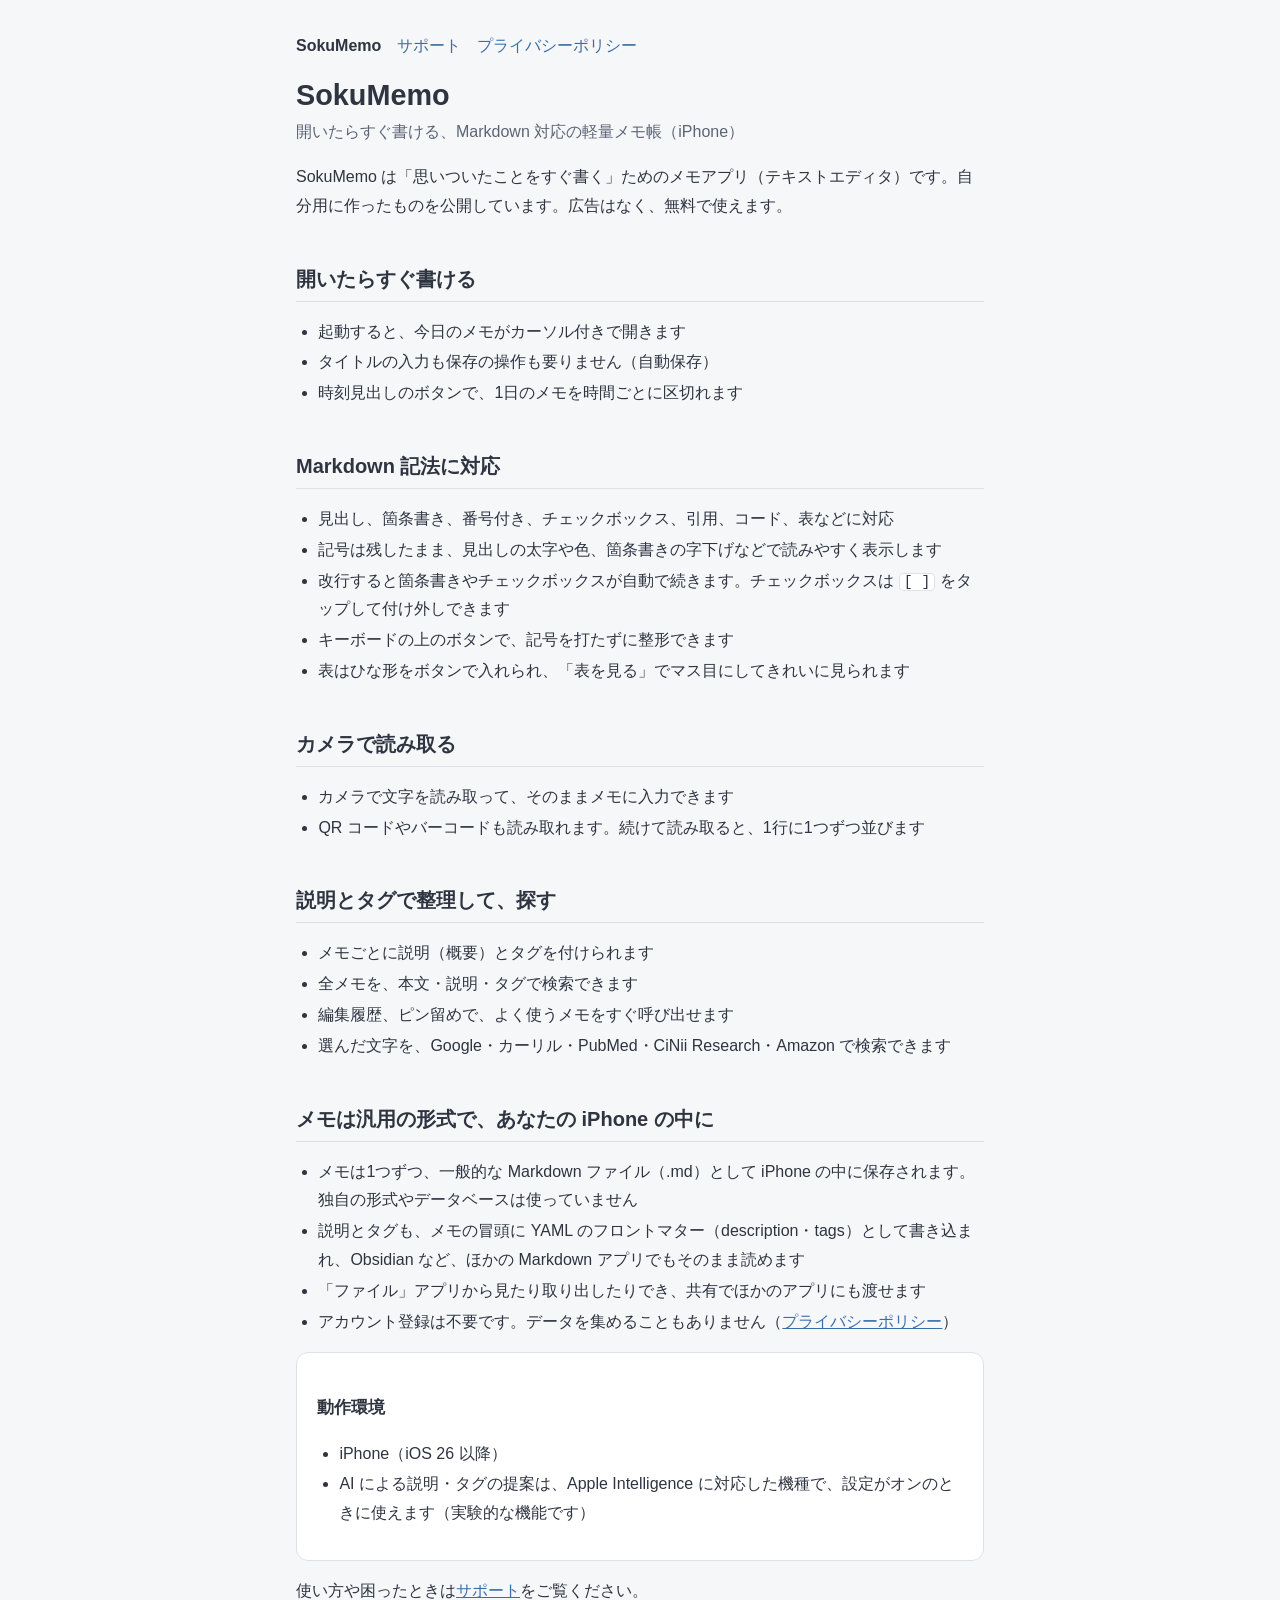
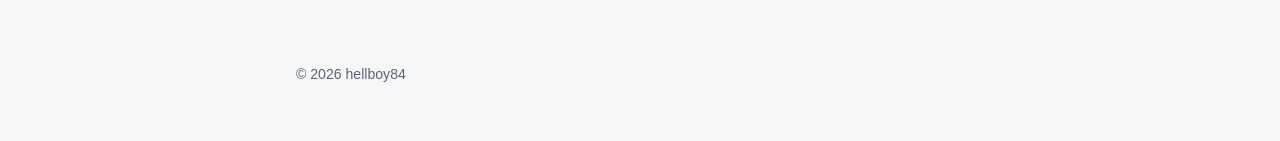
==== index.html @ d33f6d9a "Add the SokuMemo intro, support, and privacy policy pages Co-Authored-By: Claude Opus 5.5 <noreply@a" ====
<!doctype html>
<html lang="ja">
<head>
  <meta charset="utf-8">
  <meta name="viewport" content="width=device-width, initial-scale=1">
  <title>SokuMemo</title>
  <meta name="description" content="SokuMemo は、開いたらすぐ書ける Markdown 対応のメモアプリ（iPhone）です。">
  <link rel="stylesheet" href="style.css">
</head>
<body>
  <header>
    <nav>
      <a href="index.html" aria-current="page">SokuMemo</a>
      <a href="support.html">サポート</a>
      <a href="privacy.html">プライバシーポリシー</a>
    </nav>
    <h1>SokuMemo</h1>
    <p class="lead">開いたらすぐ書ける、Markdown 対応の軽量メモ帳（iPhone）</p>
  </header>

  <main>
    <p>SokuMemo は「思いついたことをすぐ書く」ためのメモアプリ（テキストエディタ）です。自分用に作ったものを公開しています。広告はなく、無料で使えます。</p>
    <!-- App Store で公開したら、ここに App Store へのリンクを置く -->

    <h2>開いたらすぐ書ける</h2>
    <ul>
      <li>起動すると、今日のメモがカーソル付きで開きます</li>
      <li>タイトルの入力も保存の操作も要りません（自動保存）</li>
      <li>時刻見出しのボタンで、1日のメモを時間ごとに区切れます</li>
    </ul>

    <h2>Markdown 記法に対応</h2>
    <ul>
      <li>見出し、箇条書き、番号付き、チェックボックス、引用、コード、表などに対応</li>
      <li>記号は残したまま、見出しの太字や色、箇条書きの字下げなどで読みやすく表示します</li>
      <li>改行すると箇条書きやチェックボックスが自動で続きます。チェックボックスは <code>[ ]</code> をタップして付け外しできます</li>
      <li>キーボードの上のボタンで、記号を打たずに整形できます</li>
      <li>表はひな形をボタンで入れられ、「表を見る」でマス目にしてきれいに見られます</li>
    </ul>

    <h2>カメラで読み取る</h2>
    <ul>
      <li>カメラで文字を読み取って、そのままメモに入力できます</li>
      <li>QR コードやバーコードも読み取れます。続けて読み取ると、1行に1つずつ並びます</li>
    </ul>

    <h2>説明とタグで整理して、探す</h2>
    <ul>
      <li>メモごとに説明（概要）とタグを付けられます</li>
      <li>全メモを、本文・説明・タグで検索できます</li>
      <li>編集履歴、ピン留めで、よく使うメモをすぐ呼び出せます</li>
      <li>選んだ文字を、Google・カーリル・PubMed・CiNii Research・Amazon で検索できます</li>
    </ul>

    <h2>メモは汎用の形式で、あなたの iPhone の中に</h2>
    <ul>
      <li>メモは1つずつ、一般的な Markdown ファイル（.md）として iPhone の中に保存されます。独自の形式やデータベースは使っていません</li>
      <li>説明とタグも、メモの冒頭に YAML のフロントマター（description・tags）として書き込まれ、Obsidian など、ほかの Markdown アプリでもそのまま読めます</li>
      <li>「ファイル」アプリから見たり取り出したりでき、共有でほかのアプリにも渡せます</li>
      <li>アカウント登録は不要です。データを集めることもありません（<a href="privacy.html">プライバシーポリシー</a>）</li>
    </ul>

    <div class="card">
      <h3>動作環境</h3>
      <ul>
        <li>iPhone（iOS 26 以降）</li>
        <li>AI による説明・タグの提案は、Apple Intelligence に対応した機種で、設定がオンのときに使えます（実験的な機能です）</li>
      </ul>
    </div>

    <p>使い方や困ったときは<a href="support.html">サポート</a>をご覧ください。</p>
  </main>

  <footer>
    <p>© 2026 hellboy84</p>
  </footer>
</body>
</html>
---- style.css ----
:root {
  --bg: #f6f7f9;
  --surface: #ffffff;
  --text: #2e3440;
  --muted: #5b6475;
  --accent: #3b6ea8;
  --border: #dde1e8;
}

@media (prefers-color-scheme: dark) {
  :root {
    --bg: #2e3440;
    --surface: #3b4252;
    --text: #dee2e9;
    --muted: #abb3c1;
    --accent: #95b4d4;
    --border: #4c566a;
  }
}

* { box-sizing: border-box; }

body {
  margin: 0;
  background: var(--bg);
  color: var(--text);
  font-family: -apple-system, BlinkMacSystemFont, "Hiragino Sans", "Hiragino Kaku Gothic ProN", "Noto Sans JP", sans-serif;
  line-height: 1.8;
}

header, main, footer {
  max-width: 720px;
  margin: 0 auto;
  padding: 0 16px;
}

header { padding-top: 32px; }

nav {
  display: flex;
  flex-wrap: wrap;
  gap: 4px 16px;
  margin-bottom: 8px;
}

nav a { color: var(--accent); text-decoration: none; }
nav a[aria-current="page"] { color: var(--text); font-weight: 600; }

h1 { font-size: 1.8rem; line-height: 1.3; margin: 16px 0 4px; }
h2 { font-size: 1.25rem; margin: 40px 0 8px; padding-bottom: 4px; border-bottom: 1px solid var(--border); }
h3 { font-size: 1.05rem; margin: 24px 0 4px; }

.lead { color: var(--muted); margin-top: 0; }

a { color: var(--accent); }

ul { padding-left: 1.4em; }
li { margin: 2px 0; }

.card {
  background: var(--surface);
  border: 1px solid var(--border);
  border-radius: 12px;
  padding: 16px 20px;
  margin: 16px 0;
}

.note { color: var(--muted); font-size: 0.92rem; }

code {
  font-family: ui-monospace, SFMono-Regular, Menlo, monospace;
  font-size: 0.92em;
  background: var(--surface);
  border: 1px solid var(--border);
  border-radius: 4px;
  padding: 0 4px;
}

footer {
  margin-top: 56px;
  padding-bottom: 40px;
  color: var(--muted);
  font-size: 0.88rem;
}
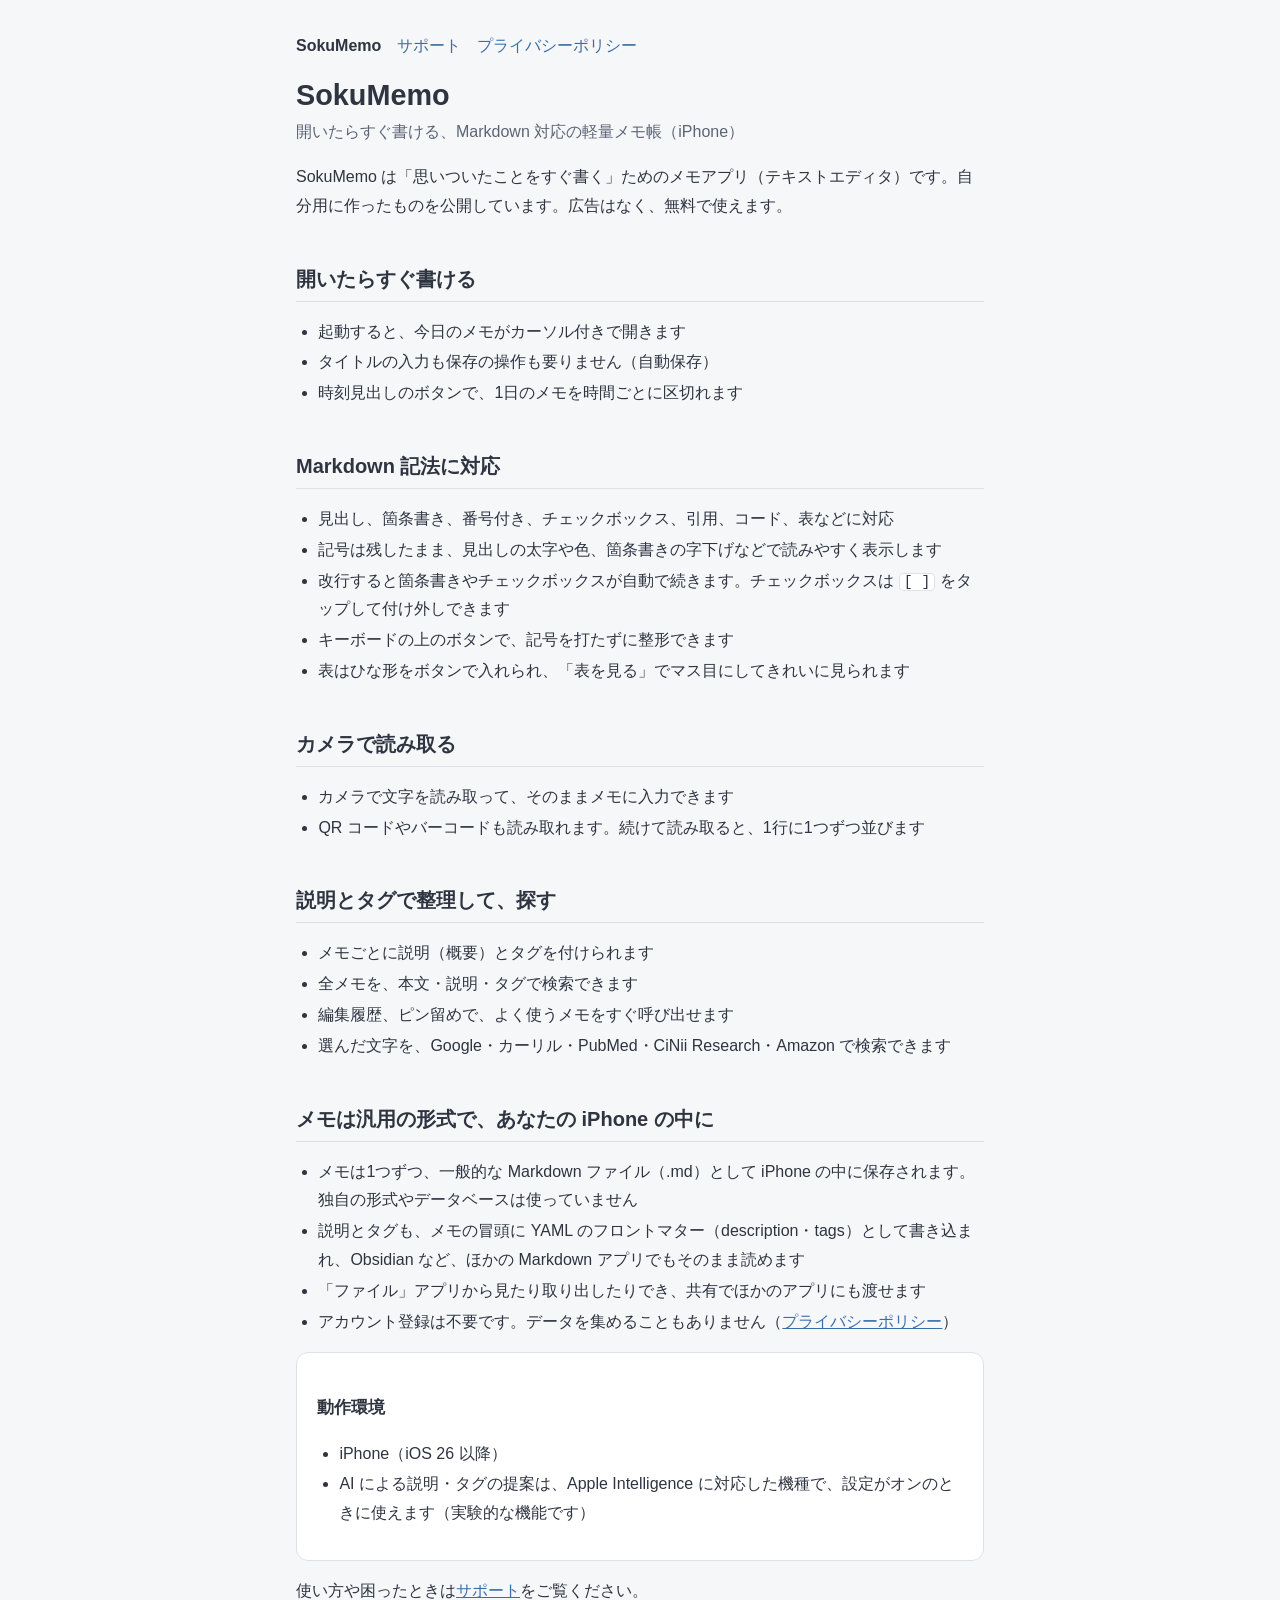
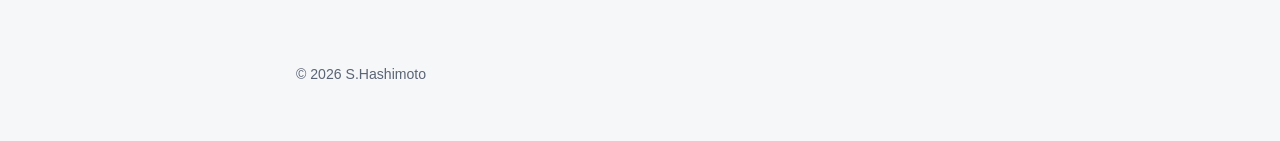
==== commit 86b7aafa: "Show the developer as S.Hashimoto Co-Authored-By: Claude Opus 5.5 <noreply@anthropic.com>" ====
--- a/index.html
+++ b/index.html
@@ -72,7 +72,7 @@
   </main>
 
   <footer>
-    <p>© 2026 hellboy84</p>
+    <p>© 2026 S.Hashimoto</p>
   </footer>
 </body>
 </html>
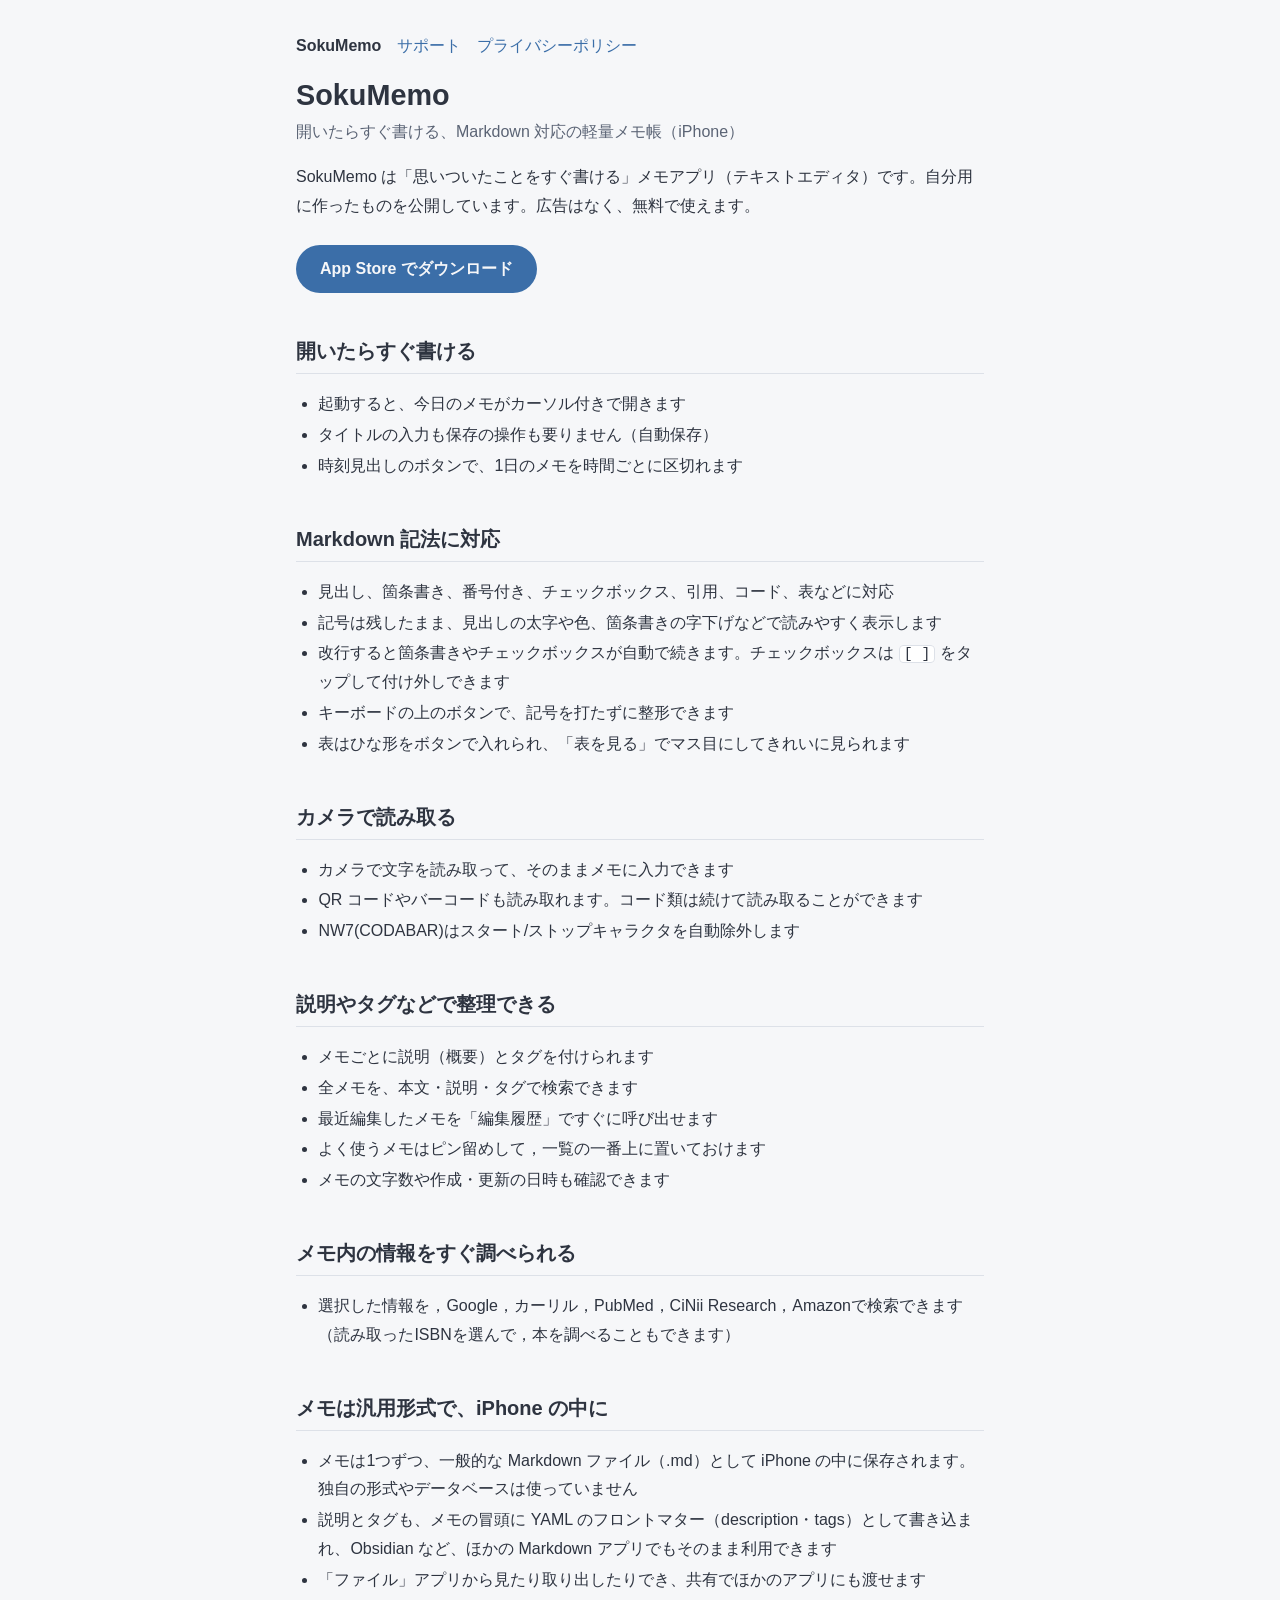
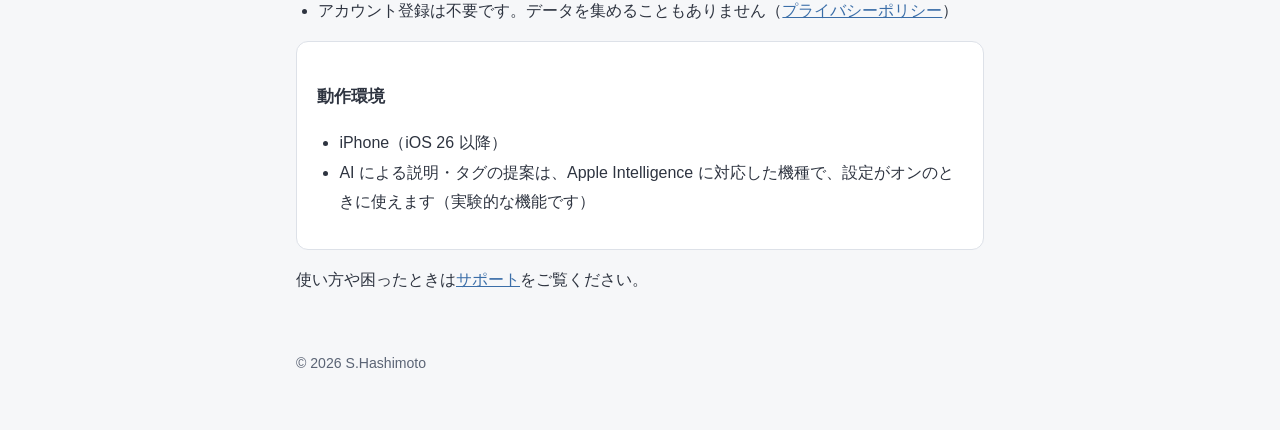
==== commit 996a9c31: "Update App Store download information Co-authored-by: Copilot <223556219+Copilot@users.noreply.githu" ====
--- a/index.html
+++ b/index.html
@@ -19,8 +19,8 @@
   </header>
 
   <main>
-    <p>SokuMemo は「思いついたことをすぐ書く」ためのメモアプリ（テキストエディタ）です。自分用に作ったものを公開しています。広告はなく、無料で使えます。</p>
-    <!-- App Store で公開したら、ここに App Store へのリンクを置く -->
+    <p>SokuMemo は「思いついたことをすぐ書ける」メモアプリ（テキストエディタ）です。自分用に作ったものを公開しています。広告はなく、無料で使えます。</p>
+    <p class="store"><a class="button" href="https://apps.apple.com/jp/app/id6818786532">App Store でダウンロード</a></p>
 
     <h2>開いたらすぐ書ける</h2>
     <ul>
@@ -41,21 +41,28 @@
     <h2>カメラで読み取る</h2>
     <ul>
       <li>カメラで文字を読み取って、そのままメモに入力できます</li>
-      <li>QR コードやバーコードも読み取れます。続けて読み取ると、1行に1つずつ並びます</li>
+      <li>QR コードやバーコードも読み取れます。コード類は続けて読み取ることができます</li>
+      <li>NW7(CODABAR)はスタート/ストップキャラクタを自動除外します</li>
     </ul>
 
-    <h2>説明とタグで整理して、探す</h2>
+    <h2>説明やタグなどで整理できる</h2>
     <ul>
       <li>メモごとに説明（概要）とタグを付けられます</li>
       <li>全メモを、本文・説明・タグで検索できます</li>
-      <li>編集履歴、ピン留めで、よく使うメモをすぐ呼び出せます</li>
-      <li>選んだ文字を、Google・カーリル・PubMed・CiNii Research・Amazon で検索できます</li>
+      <li>最近編集したメモを「編集履歴」ですぐに呼び出せます</li>
+      <li>よく使うメモはピン留めして，一覧の一番上に置いておけます</li>
+      <li>メモの文字数や作成・更新の日時も確認できます</li>
     </ul>
 
-    <h2>メモは汎用の形式で、あなたの iPhone の中に</h2>
+    <h2>メモ内の情報をすぐ調べられる</h2>
+    <ul>
+      <li>選択した情報を，Google，カーリル，PubMed，CiNii Research，Amazonで検索できます（読み取ったISBNを選んで，本を調べることもできます）</li>
+    </ul>
+
+    <h2>メモは汎用形式で、iPhone の中に</h2>
     <ul>
       <li>メモは1つずつ、一般的な Markdown ファイル（.md）として iPhone の中に保存されます。独自の形式やデータベースは使っていません</li>
-      <li>説明とタグも、メモの冒頭に YAML のフロントマター（description・tags）として書き込まれ、Obsidian など、ほかの Markdown アプリでもそのまま読めます</li>
+      <li>説明とタグも、メモの冒頭に YAML のフロントマター（description・tags）として書き込まれ、Obsidian など、ほかの Markdown アプリでもそのまま利用できます</li>
       <li>「ファイル」アプリから見たり取り出したりでき、共有でほかのアプリにも渡せます</li>
       <li>アカウント登録は不要です。データを集めることもありません（<a href="privacy.html">プライバシーポリシー</a>）</li>
     </ul>
--- a/style.css
+++ b/style.css
@@ -65,6 +65,18 @@
   margin: 16px 0;
 }
 
+.store { margin: 24px 0; }
+
+.button {
+  display: inline-block;
+  padding: 10px 24px;
+  border-radius: 999px;
+  background: var(--accent);
+  color: var(--bg);
+  font-weight: 600;
+  text-decoration: none;
+}
+
 .note { color: var(--muted); font-size: 0.92rem; }
 
 code {
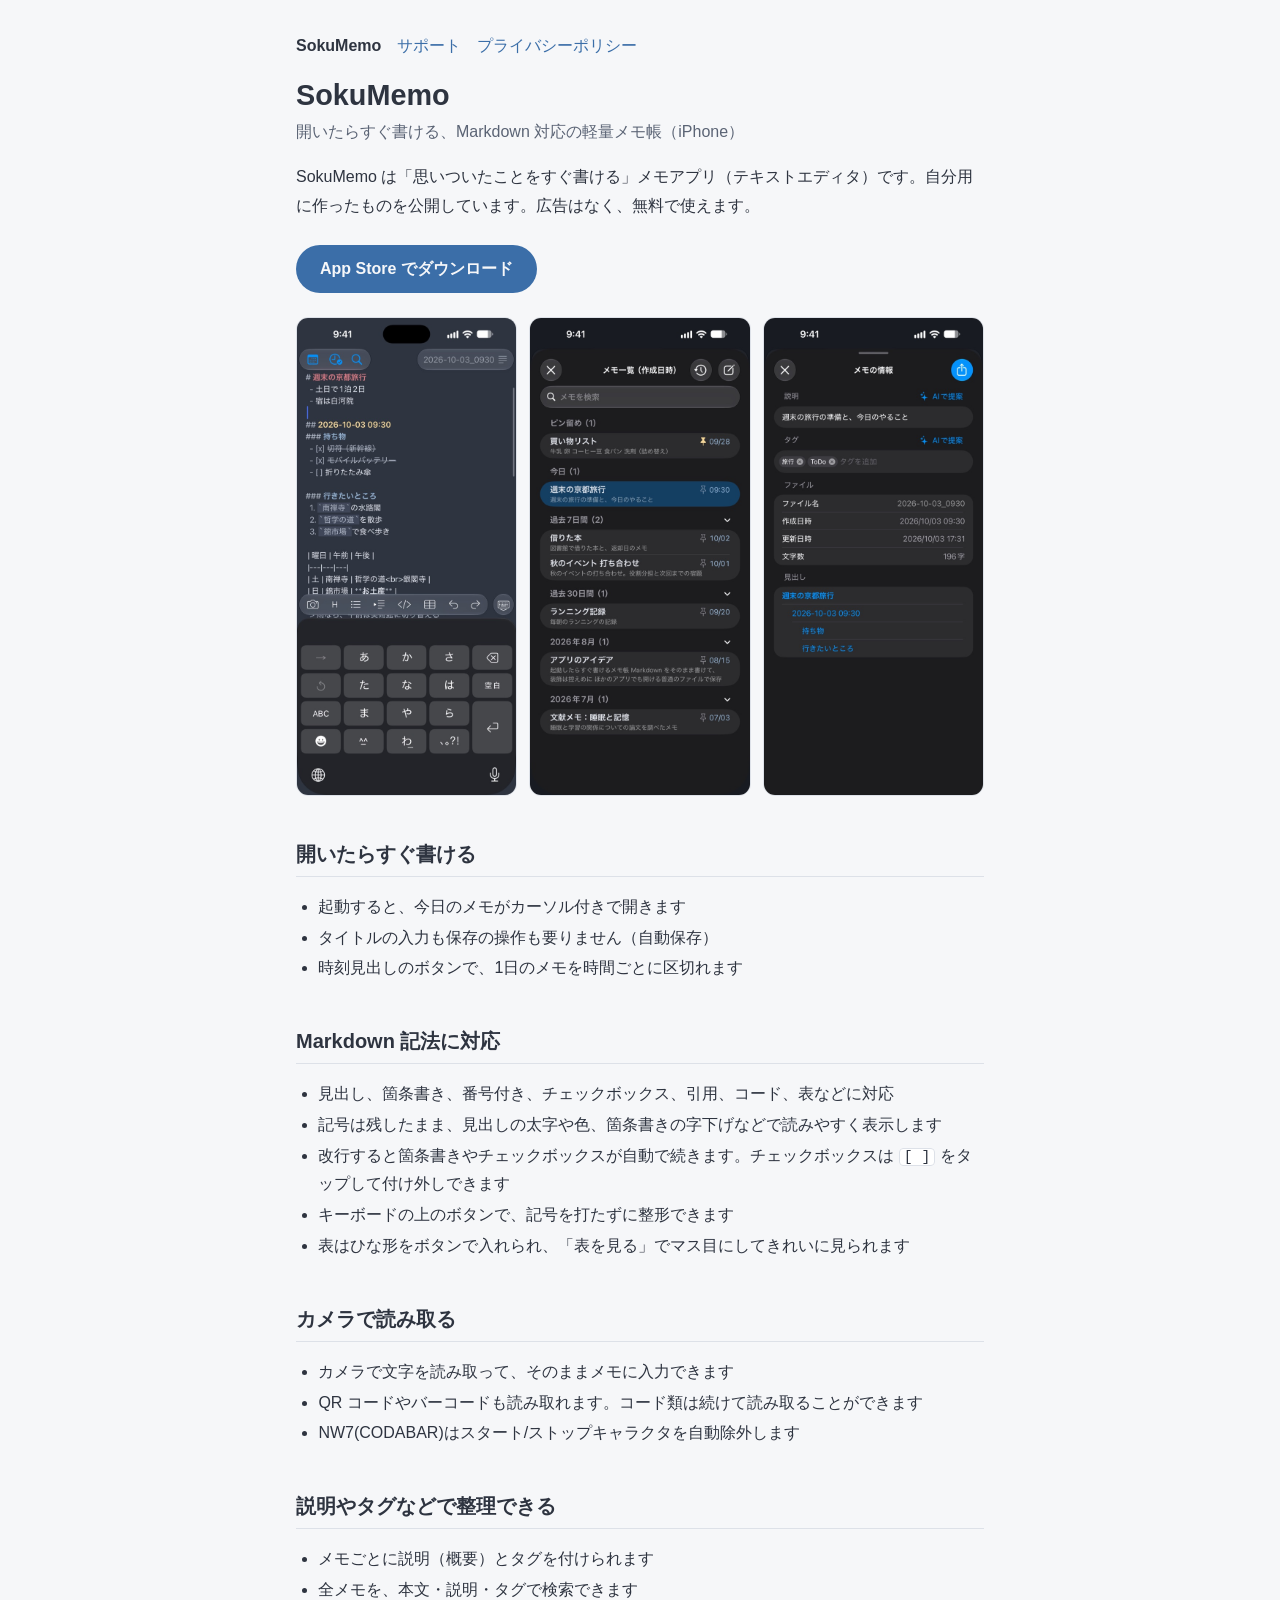
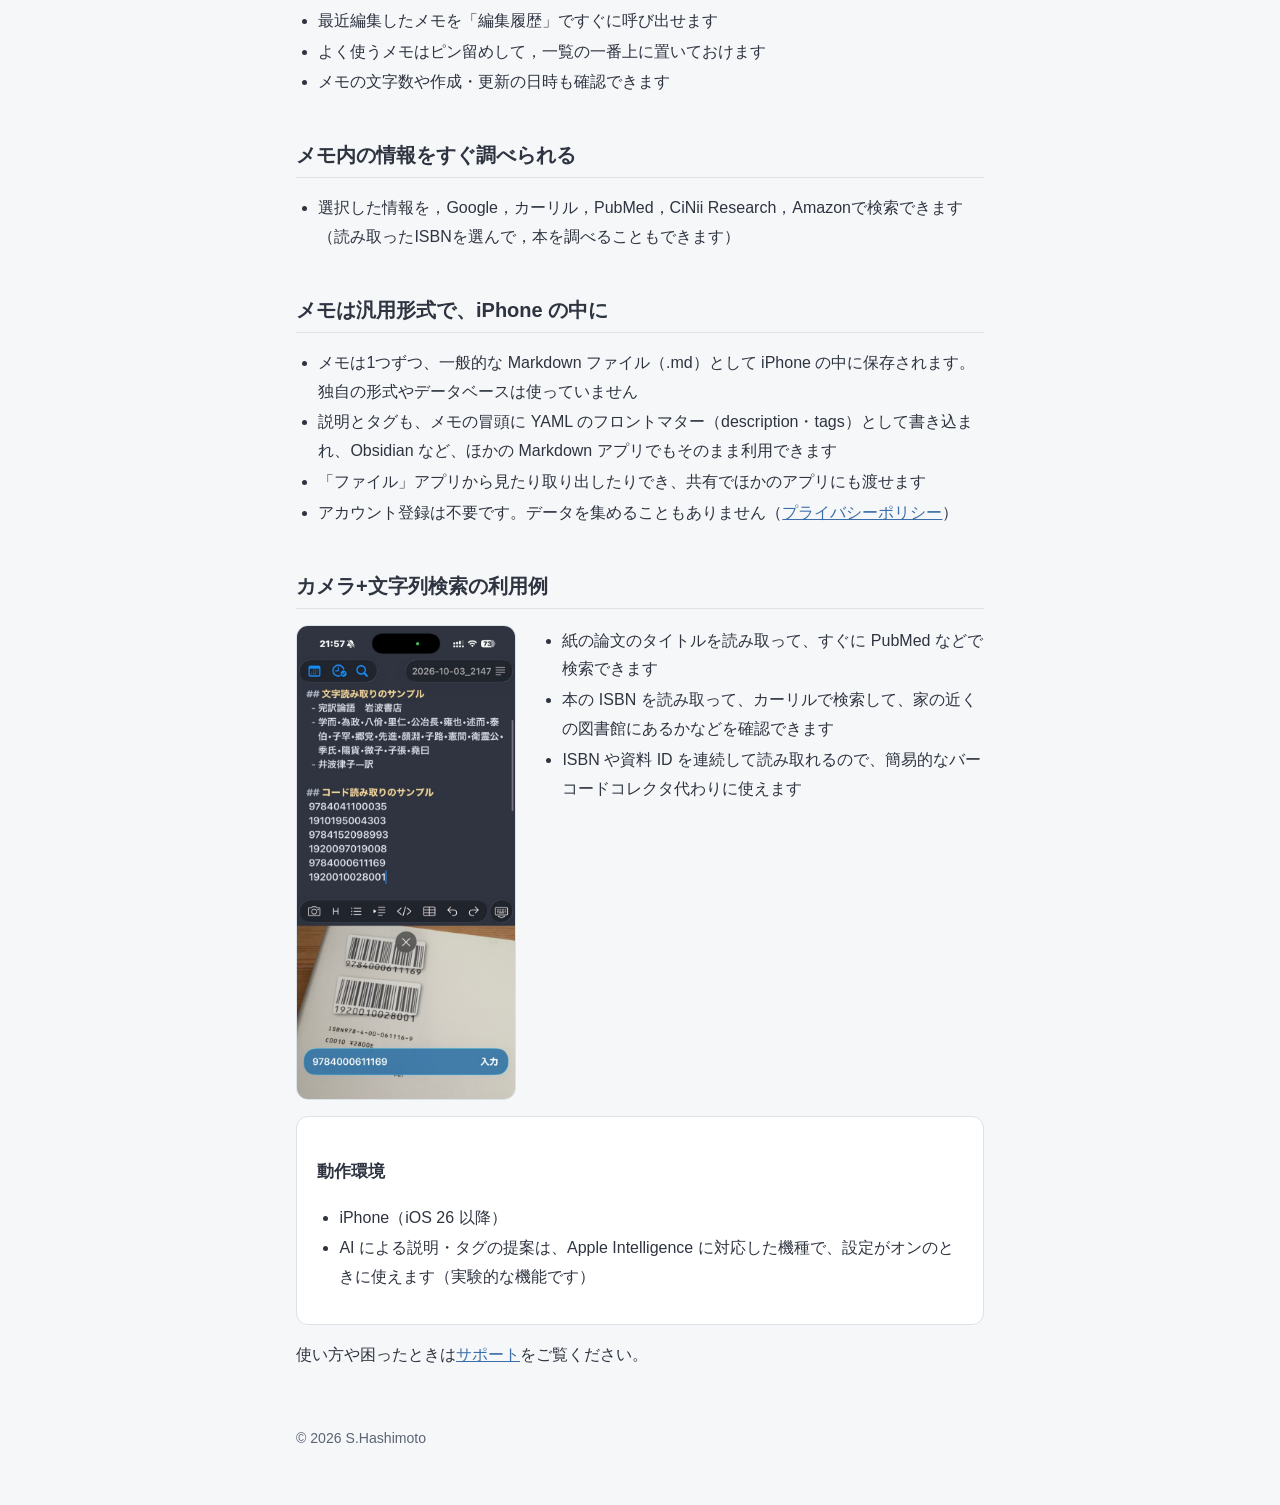
==== commit dd011f8c: "Show app screenshots and camera use cases on the top page Three screenshots sit under the App Store " ====
--- a/index.html
+++ b/index.html
@@ -21,6 +21,11 @@
   <main>
     <p>SokuMemo は「思いついたことをすぐ書ける」メモアプリ（テキストエディタ）です。自分用に作ったものを公開しています。広告はなく、無料で使えます。</p>
     <p class="store"><a class="button" href="https://apps.apple.com/jp/app/id6818786532">App Store でダウンロード</a></p>
+    <div class="shots">
+      <img src="images/01.jpg" width="600" height="1303" alt="エディタの画面。見出し、チェックボックス、番号付きの箇条書き、表を書いたメモと、キーボードの上の整形ボタン">
+      <img src="images/03.jpg" width="600" height="1303" alt="メモ一覧の画面。ピン留め、今日、過去7日間などに分けて並んだメモ">
+      <img src="images/02.jpg" width="600" height="1303" alt="メモの情報の画面。説明とタグ、ファイルの情報、見出しの一覧">
+    </div>
 
     <h2>開いたらすぐ書ける</h2>
     <ul>
@@ -67,6 +72,16 @@
       <li>アカウント登録は不要です。データを集めることもありません（<a href="privacy.html">プライバシーポリシー</a>）</li>
     </ul>
 
+    <h2>カメラ+文字列検索の利用例</h2>
+    <div class="feature">
+      <img src="images/11.jpg" width="600" height="1304" alt="カメラでバーコードを読み取っている画面。読み取った ISBN などの番号が、メモに1行ずつ並んでいる">
+      <ul>
+        <li>紙の論文のタイトルを読み取って、すぐに PubMed などで検索できます</li>
+        <li>本の ISBN を読み取って、カーリルで検索して、家の近くの図書館にあるかなどを確認できます</li>
+        <li>ISBN や資料 ID を連続して読み取れるので、簡易的なバーコードコレクタ代わりに使えます</li>
+      </ul>
+    </div>
+
     <div class="card">
       <h3>動作環境</h3>
       <ul>
--- a/style.css
+++ b/style.css
@@ -77,6 +77,59 @@
   text-decoration: none;
 }
 
+.shots {
+  display: grid;
+  grid-template-columns: repeat(3, 1fr);
+  gap: 12px;
+  margin: 24px 0;
+}
+
+.shots img {
+  width: 100%;
+  height: auto;
+  border: 1px solid var(--border);
+  border-radius: 12px;
+}
+
+/* 狭い画面では、画像を大きめにして横にスクロールさせる */
+@media (max-width: 600px) {
+  .shots {
+    grid-template-columns: none;
+    grid-auto-flow: column;
+    grid-auto-columns: 62%;
+    overflow-x: auto;
+    scroll-snap-type: x mandatory;
+    margin: 24px -16px;
+    padding: 0 16px 8px;
+    scroll-padding: 0 16px;
+  }
+
+  .shots img { scroll-snap-align: start; }
+}
+
+/* 画像を左、箇条書きを右に置く。狭い画面では縦に積む */
+.feature {
+  display: flex;
+  align-items: flex-start;
+  gap: 24px;
+  margin: 16px 0;
+}
+
+.feature img {
+  flex: 0 0 220px;
+  width: 220px;
+  height: auto;
+  border: 1px solid var(--border);
+  border-radius: 12px;
+}
+
+.feature ul { margin: 0; }
+
+@media (max-width: 600px) {
+  .feature { flex-direction: column; }
+  .feature img { flex: none; width: 62%; align-self: center; }
+}
+
 .note { color: var(--muted); font-size: 0.92rem; }
 
 code {
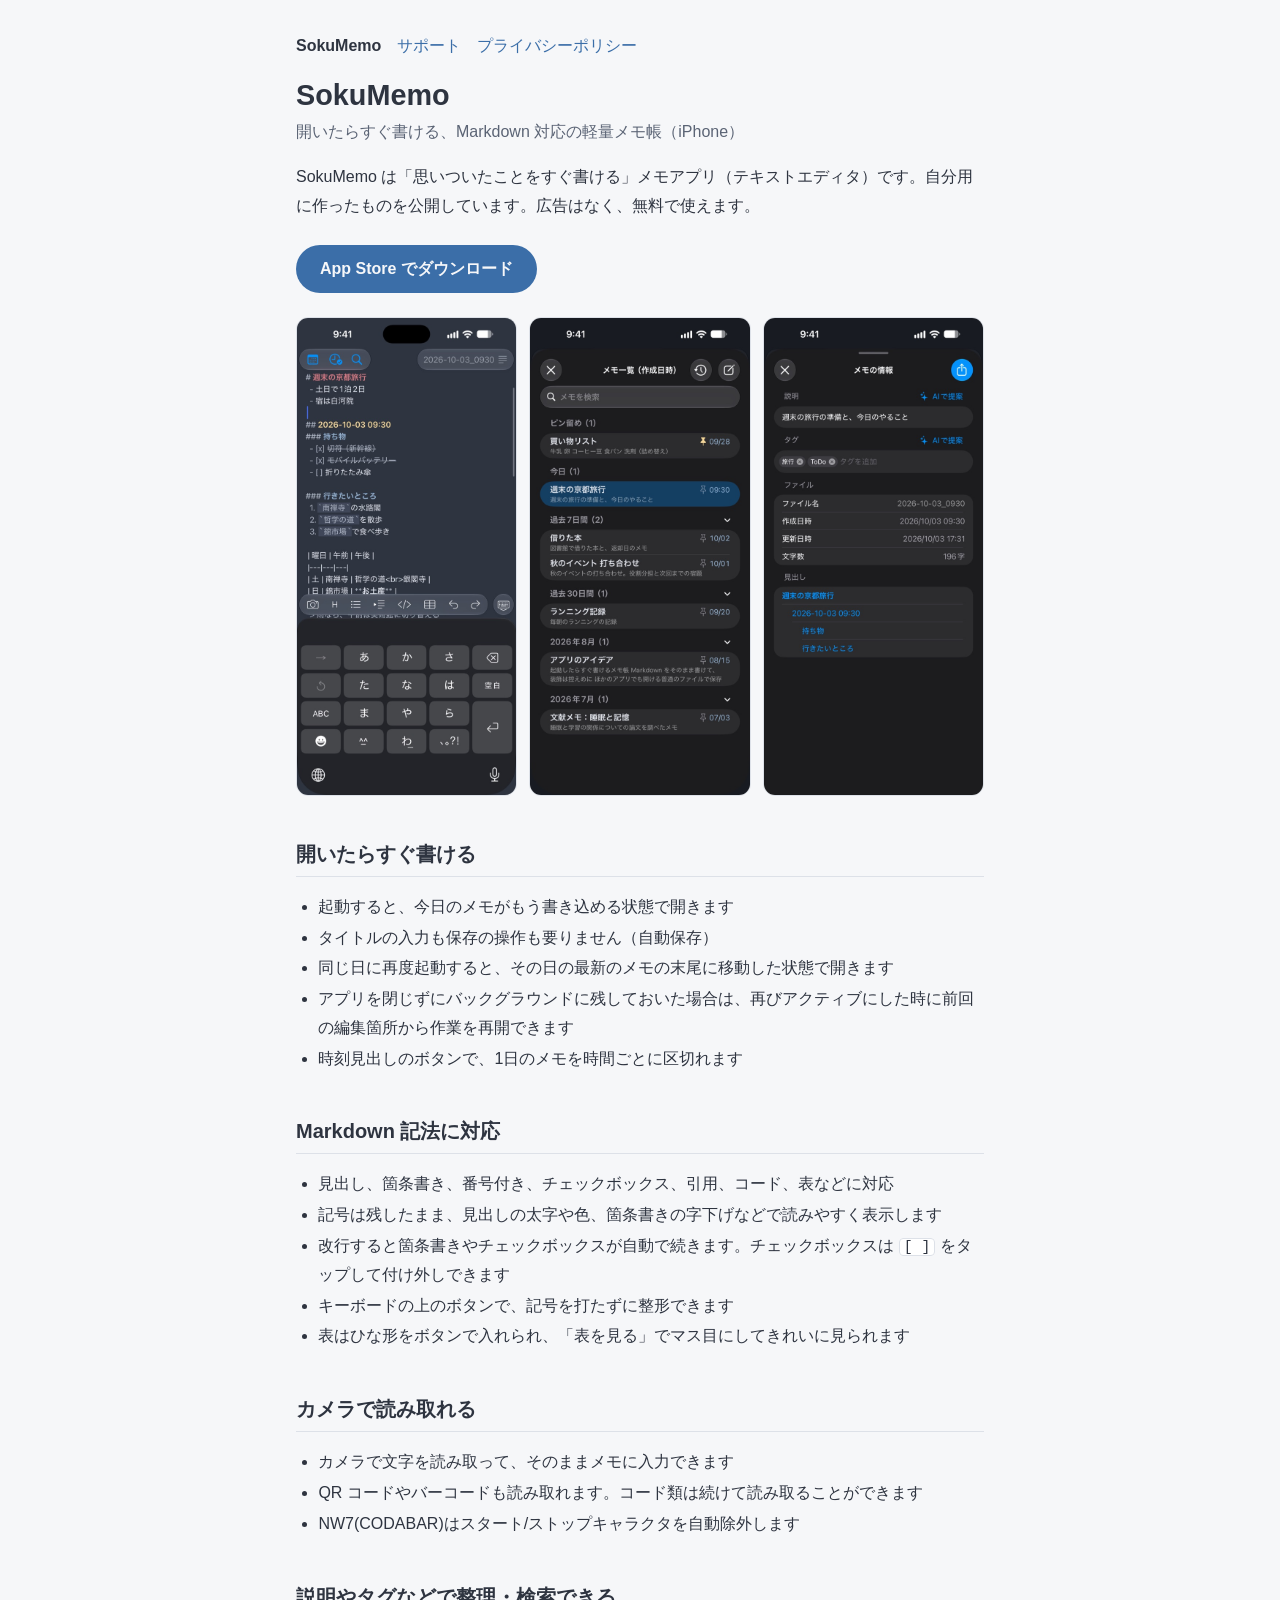
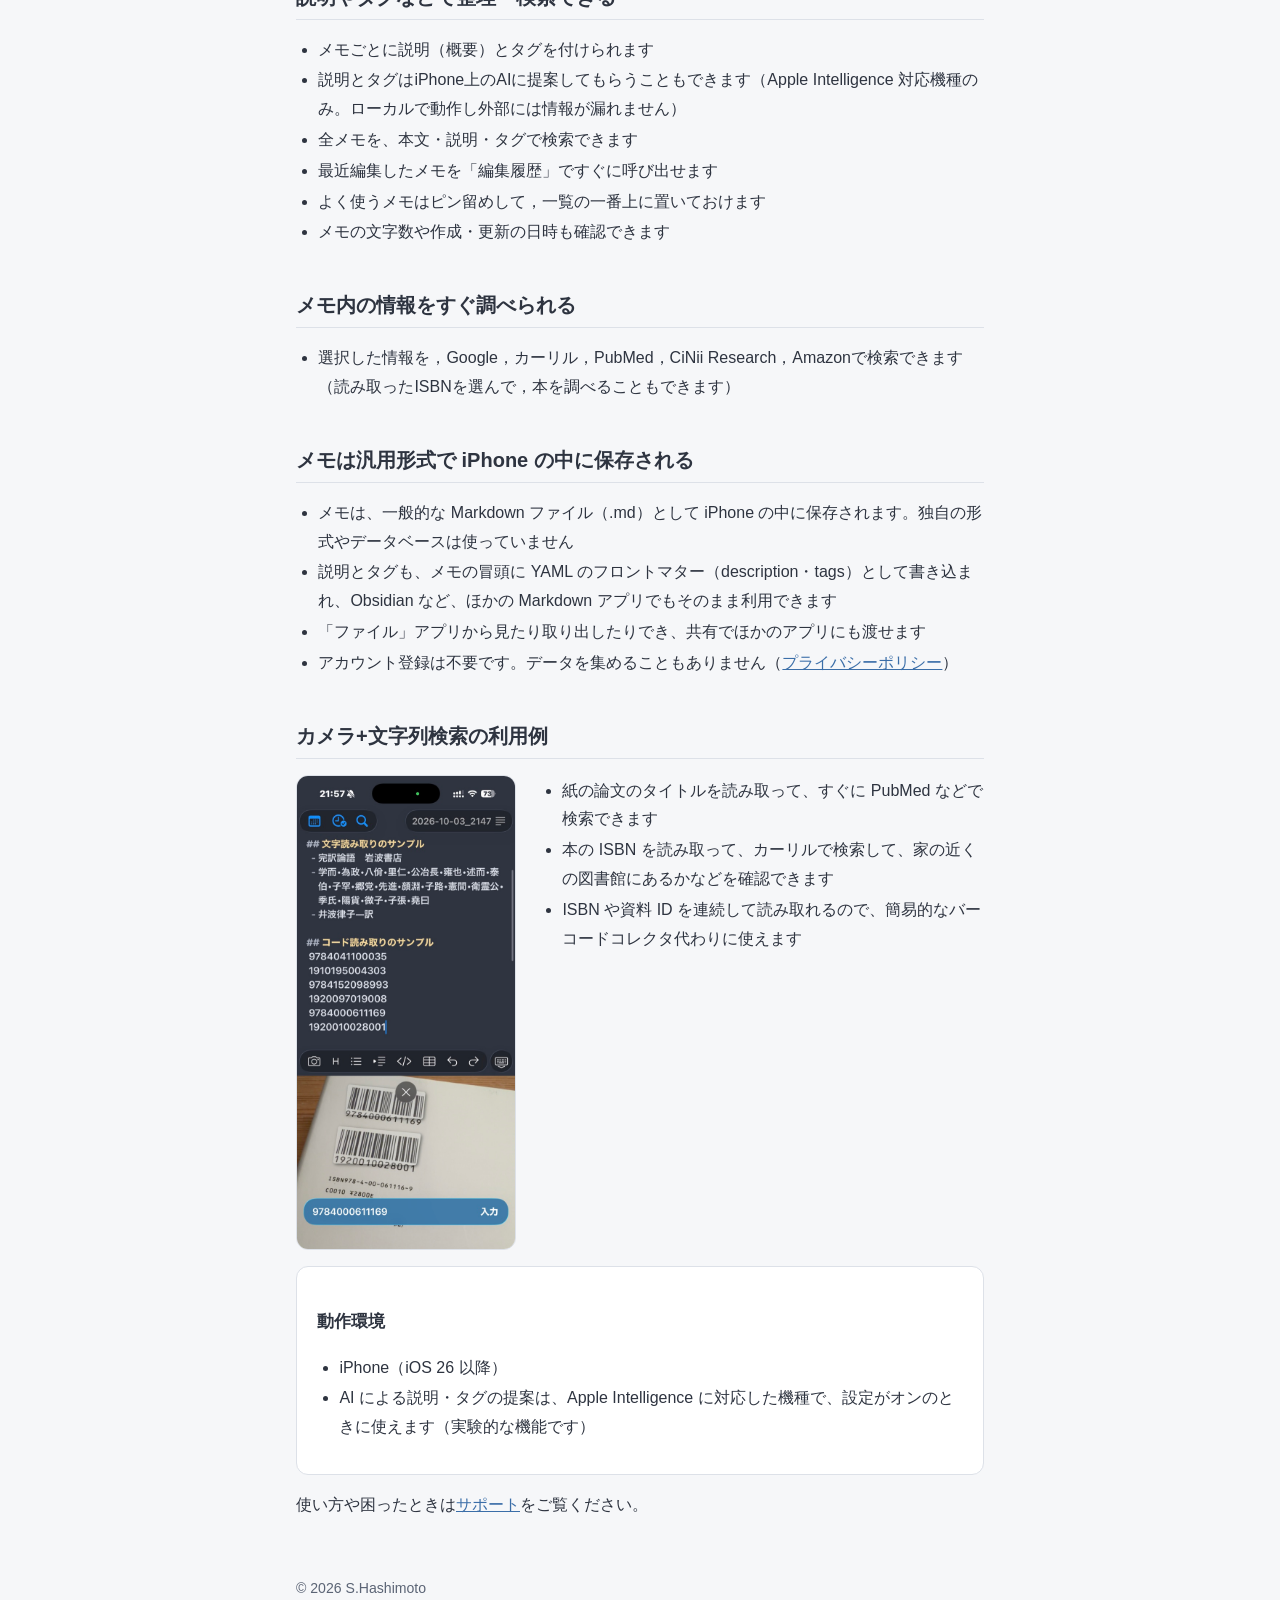
==== commit 2bfd52a4: "Update Japanese text for clarity and accuracy" ====
--- a/index.html
+++ b/index.html
@@ -29,8 +29,10 @@
 
     <h2>開いたらすぐ書ける</h2>
     <ul>
-      <li>起動すると、今日のメモがカーソル付きで開きます</li>
+      <li>起動すると、今日のメモがもう書き込める状態で開きます</li>
       <li>タイトルの入力も保存の操作も要りません（自動保存）</li>
+      <li>同じ日に再度起動すると、その日の最新のメモの末尾に移動した状態で開きます</li>
+      <li>アプリを閉じずにバックグラウンドに残しておいた場合は、再びアクティブにした時に前回の編集箇所から作業を再開できます</li>
       <li>時刻見出しのボタンで、1日のメモを時間ごとに区切れます</li>
     </ul>
 
@@ -43,16 +45,17 @@
       <li>表はひな形をボタンで入れられ、「表を見る」でマス目にしてきれいに見られます</li>
     </ul>
 
-    <h2>カメラで読み取る</h2>
+    <h2>カメラで読み取れる</h2>
     <ul>
       <li>カメラで文字を読み取って、そのままメモに入力できます</li>
       <li>QR コードやバーコードも読み取れます。コード類は続けて読み取ることができます</li>
       <li>NW7(CODABAR)はスタート/ストップキャラクタを自動除外します</li>
     </ul>
 
-    <h2>説明やタグなどで整理できる</h2>
+    <h2>説明やタグなどで整理・検索できる</h2>
     <ul>
       <li>メモごとに説明（概要）とタグを付けられます</li>
+      <li>説明とタグはiPhone上のAIに提案してもらうこともできます（Apple Intelligence 対応機種のみ。ローカルで動作し外部には情報が漏れません）</li>
       <li>全メモを、本文・説明・タグで検索できます</li>
       <li>最近編集したメモを「編集履歴」ですぐに呼び出せます</li>
       <li>よく使うメモはピン留めして，一覧の一番上に置いておけます</li>
@@ -64,9 +67,9 @@
       <li>選択した情報を，Google，カーリル，PubMed，CiNii Research，Amazonで検索できます（読み取ったISBNを選んで，本を調べることもできます）</li>
     </ul>
 
-    <h2>メモは汎用形式で、iPhone の中に</h2>
+    <h2>メモは汎用形式で iPhone の中に保存される</h2>
     <ul>
-      <li>メモは1つずつ、一般的な Markdown ファイル（.md）として iPhone の中に保存されます。独自の形式やデータベースは使っていません</li>
+      <li>メモは、一般的な Markdown ファイル（.md）として iPhone の中に保存されます。独自の形式やデータベースは使っていません</li>
       <li>説明とタグも、メモの冒頭に YAML のフロントマター（description・tags）として書き込まれ、Obsidian など、ほかの Markdown アプリでもそのまま利用できます</li>
       <li>「ファイル」アプリから見たり取り出したりでき、共有でほかのアプリにも渡せます</li>
       <li>アカウント登録は不要です。データを集めることもありません（<a href="privacy.html">プライバシーポリシー</a>）</li>
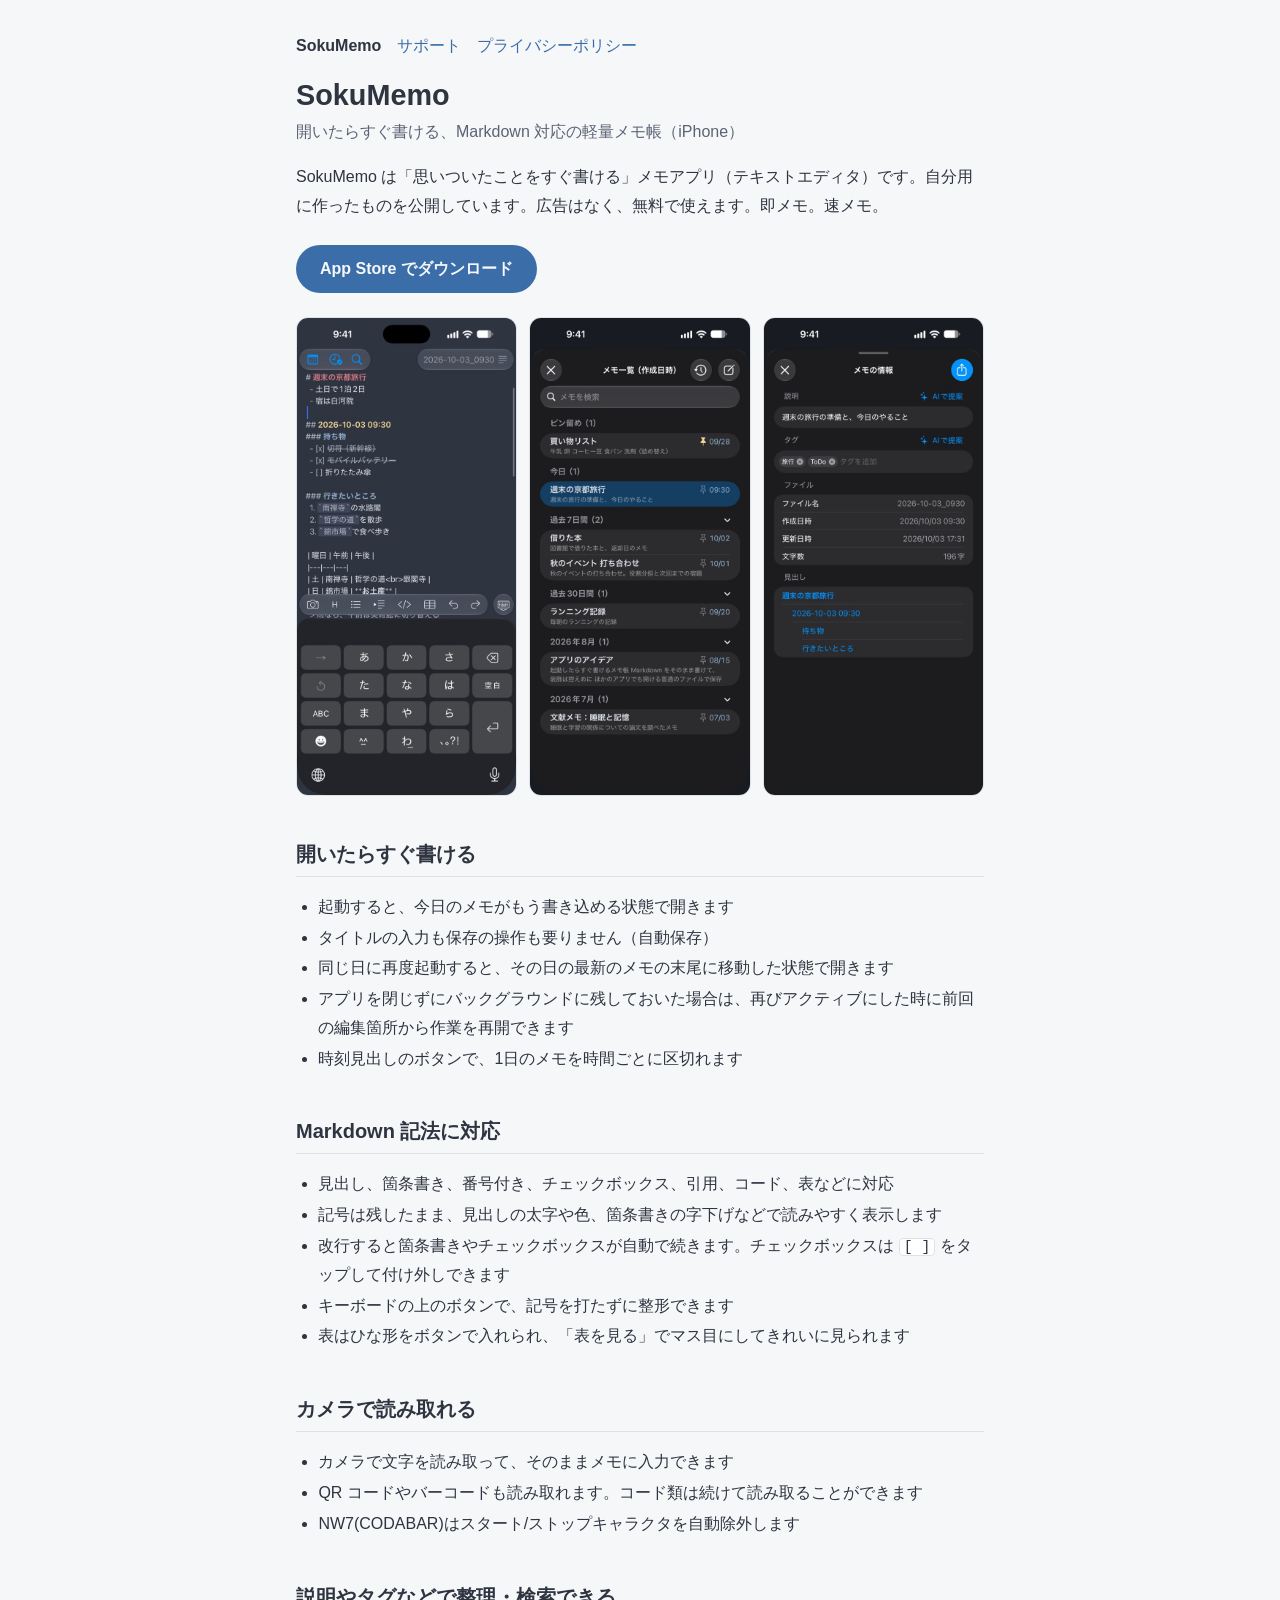
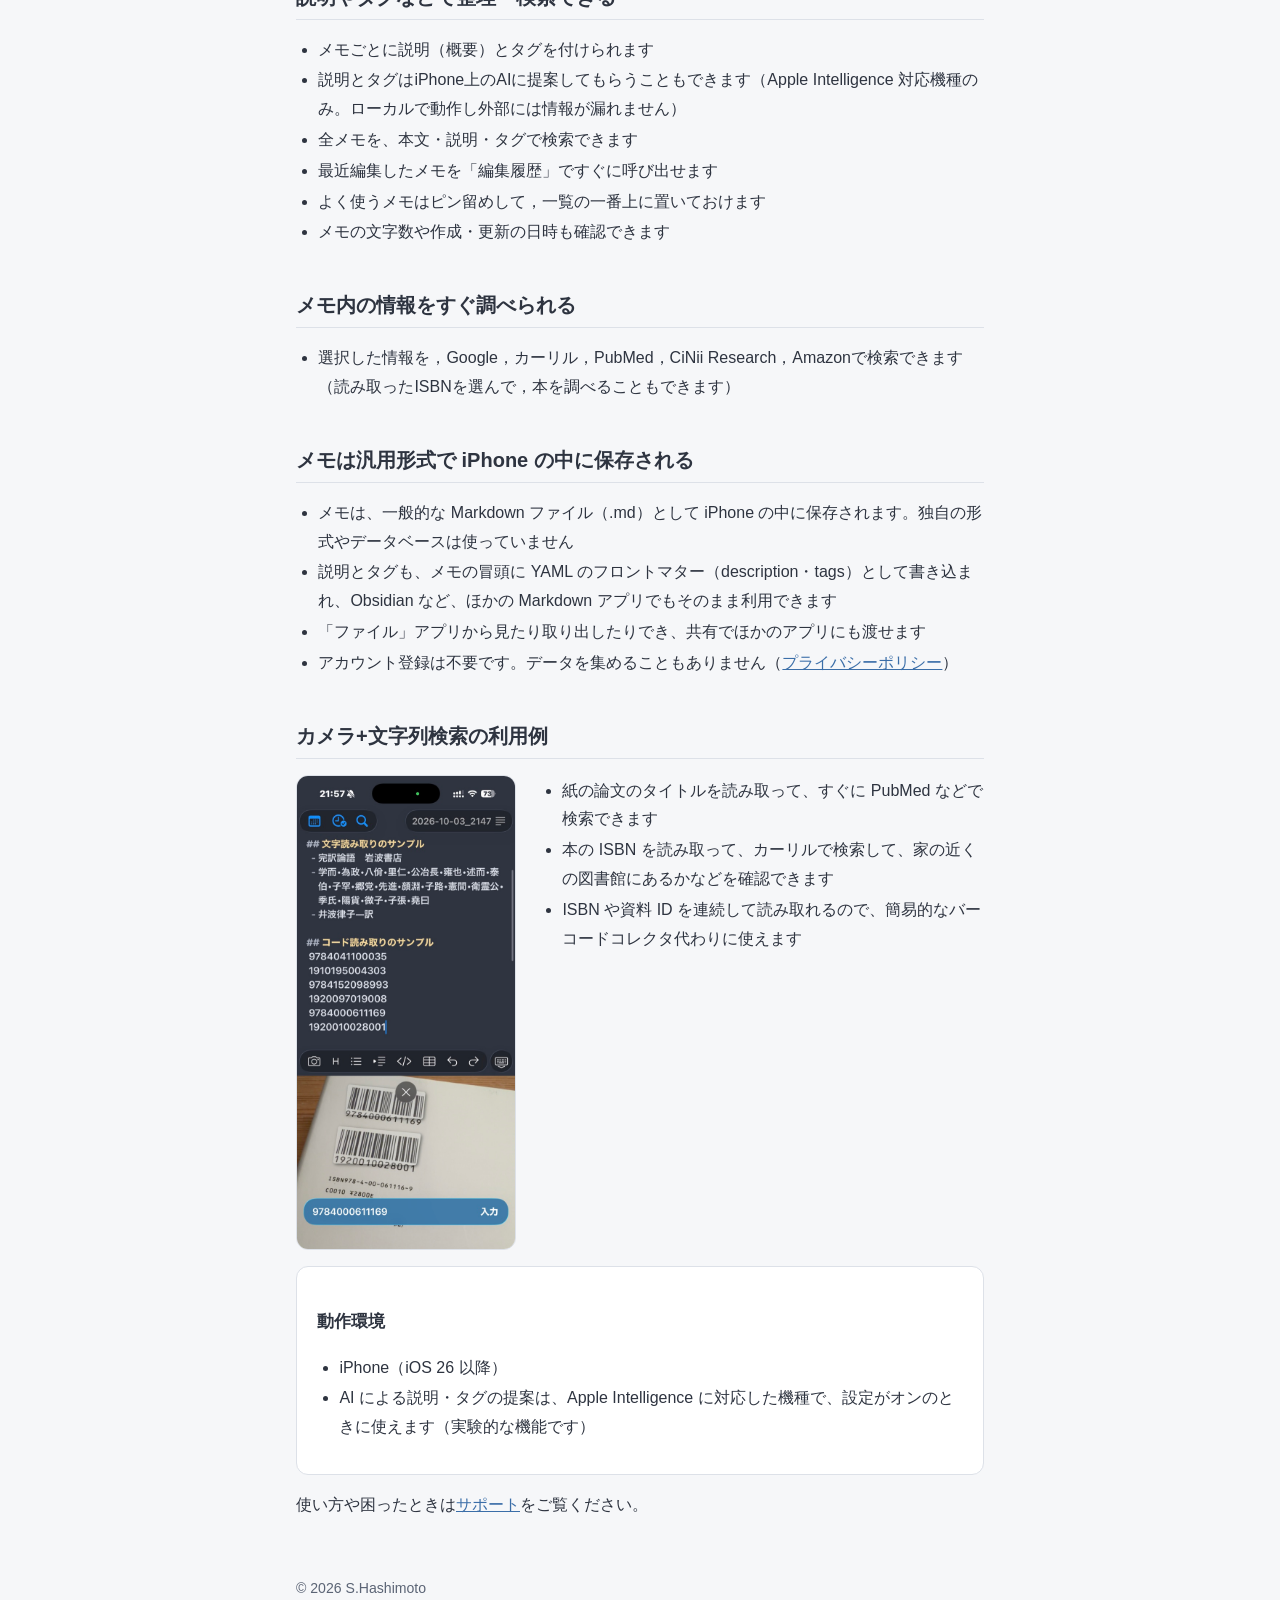
==== commit d38a6e58: "Update SokuMemo description with additional phrases Added '即メモ。速メモ。' to the description of SokuMemo." ====
--- a/index.html
+++ b/index.html
@@ -19,7 +19,7 @@
   </header>
 
   <main>
-    <p>SokuMemo は「思いついたことをすぐ書ける」メモアプリ（テキストエディタ）です。自分用に作ったものを公開しています。広告はなく、無料で使えます。</p>
+    <p>SokuMemo は「思いついたことをすぐ書ける」メモアプリ（テキストエディタ）です。自分用に作ったものを公開しています。広告はなく、無料で使えます。即メモ。速メモ。</p>
     <p class="store"><a class="button" href="https://apps.apple.com/jp/app/id6818786532">App Store でダウンロード</a></p>
     <div class="shots">
       <img src="images/01.jpg" width="600" height="1303" alt="エディタの画面。見出し、チェックボックス、番号付きの箇条書き、表を書いたメモと、キーボードの上の整形ボタン">
